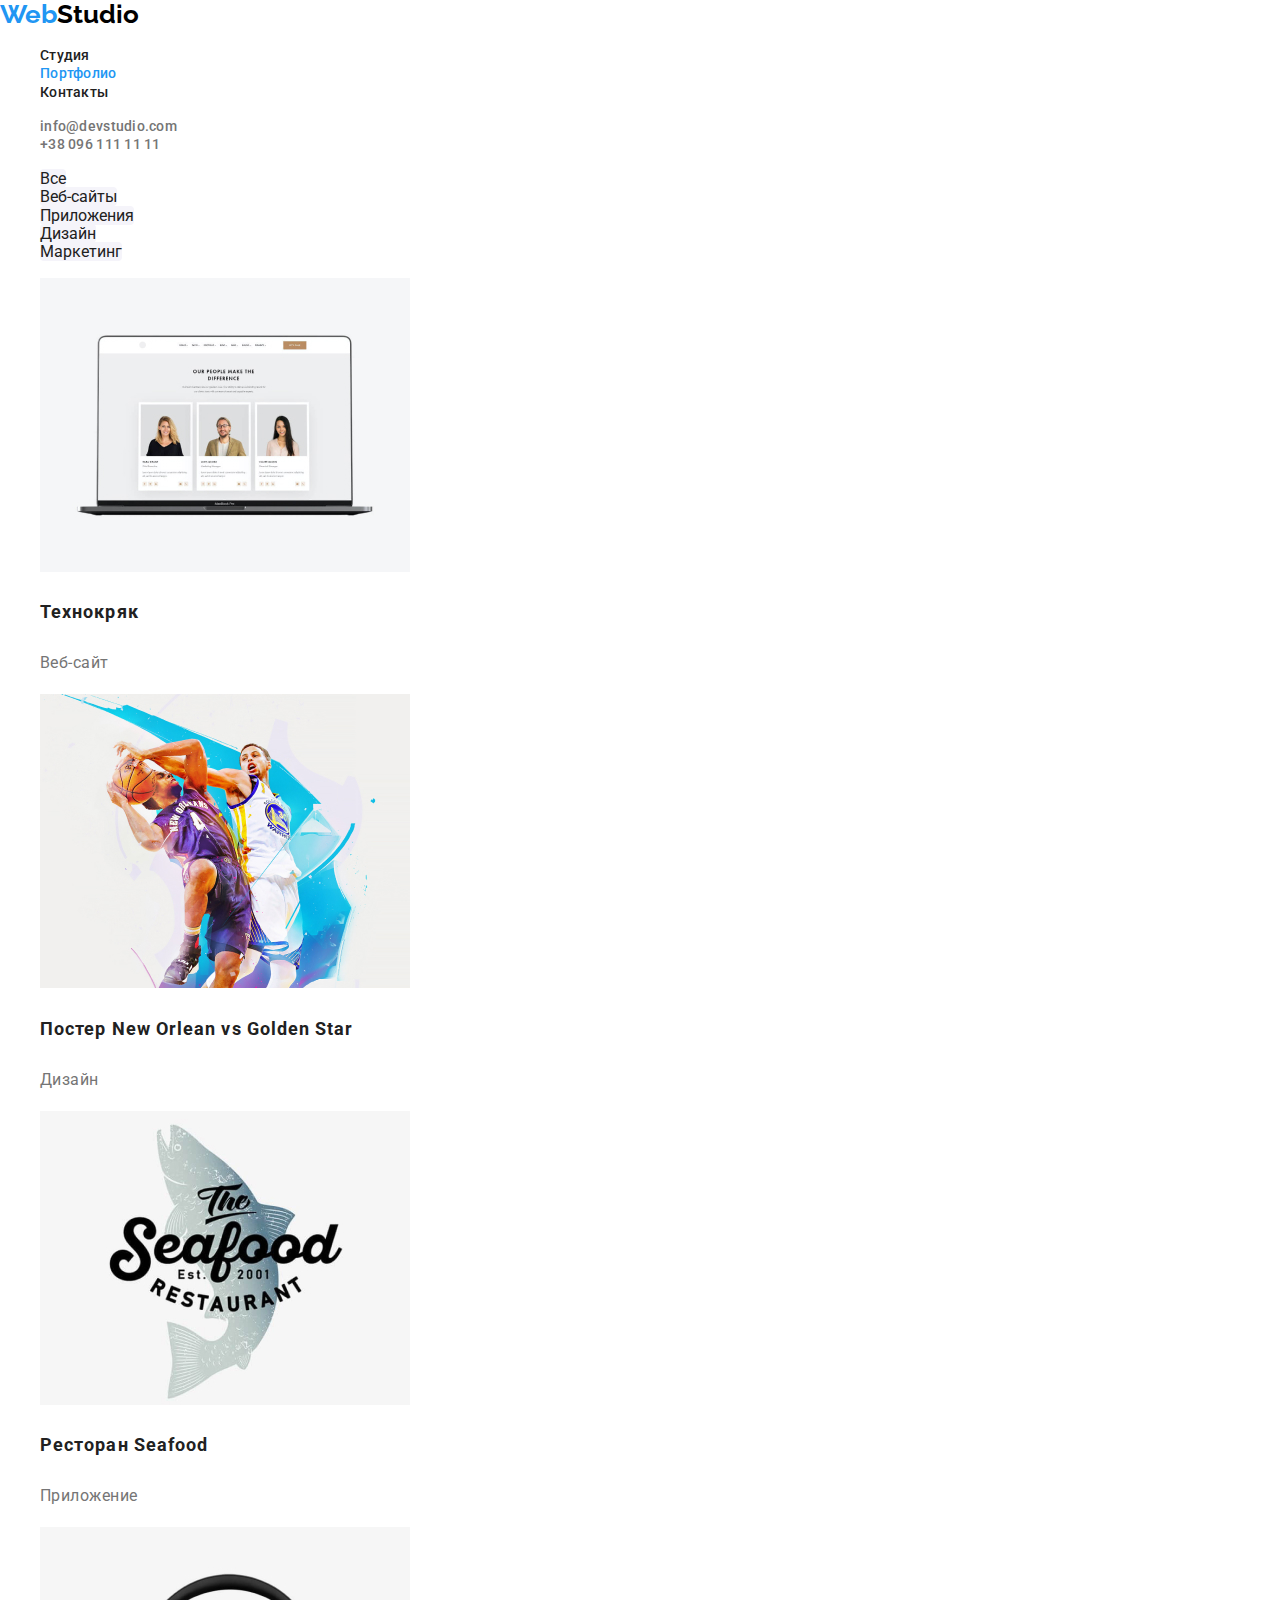
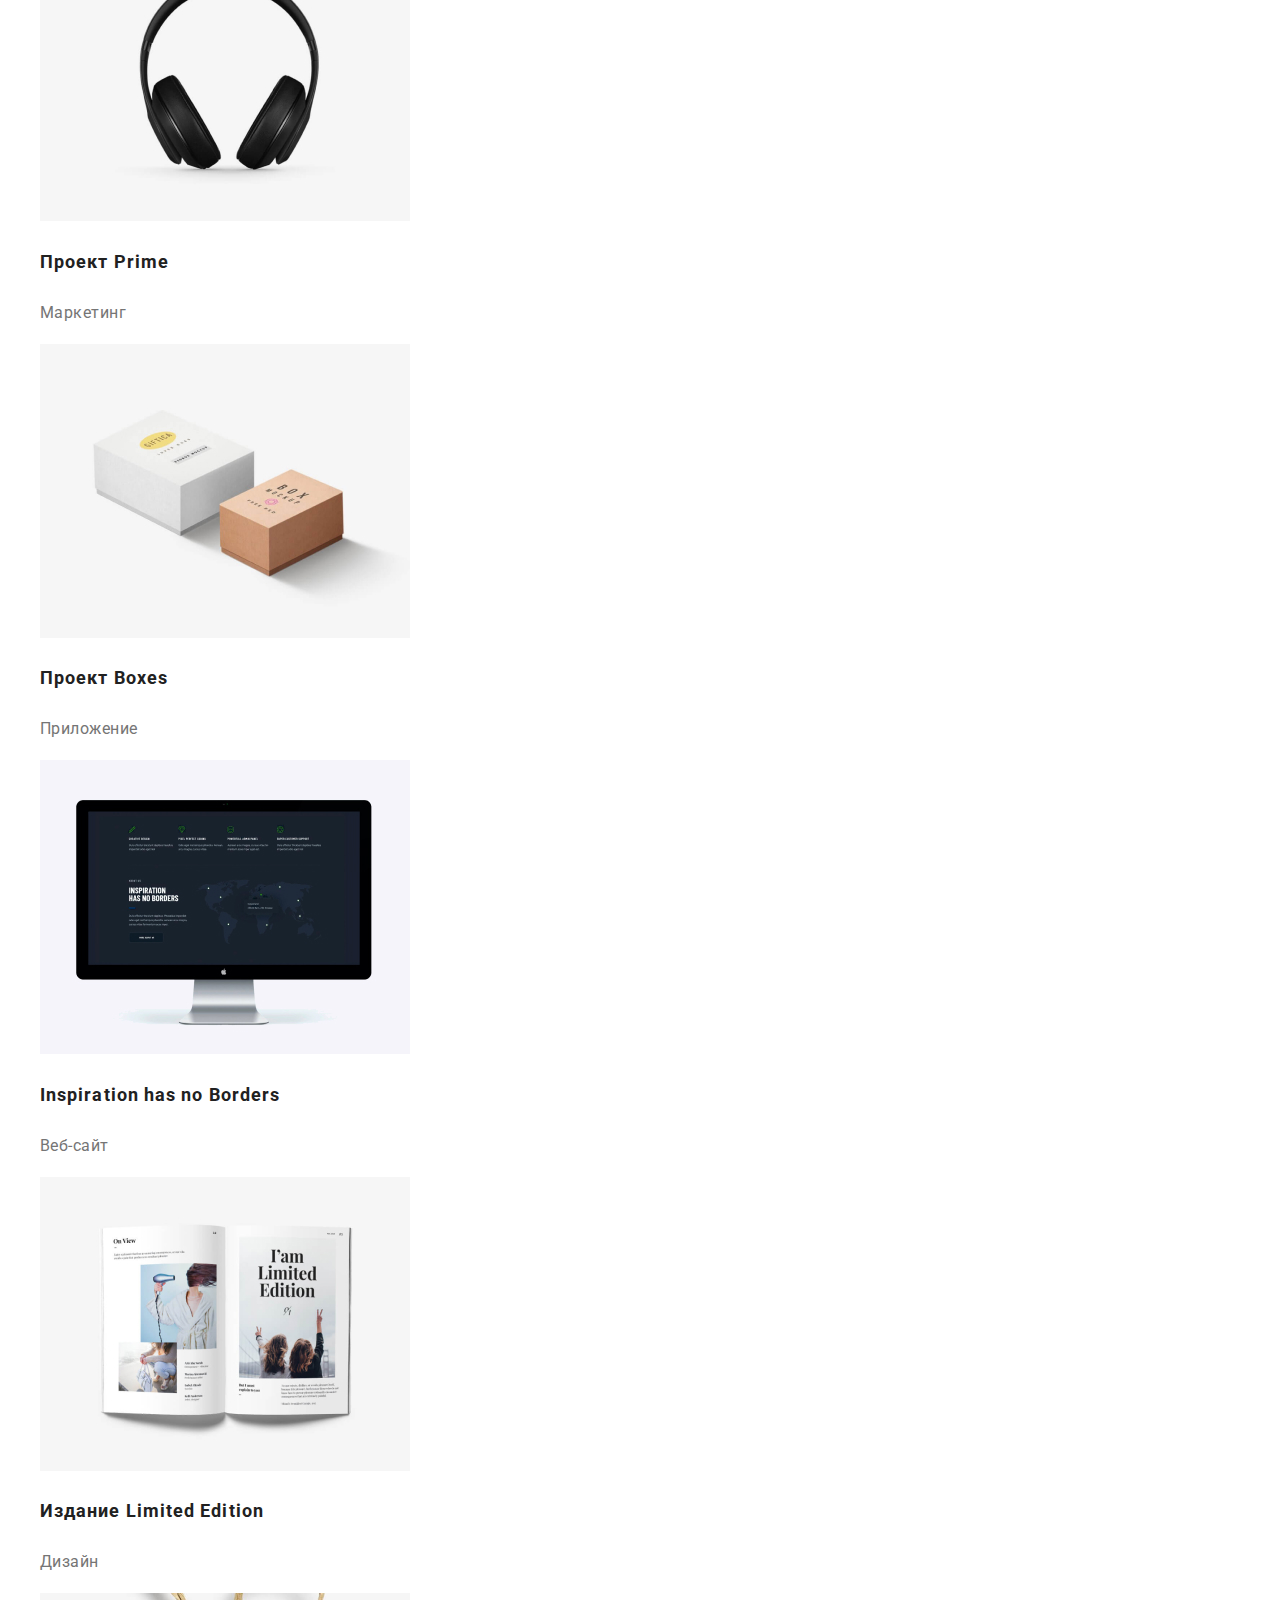
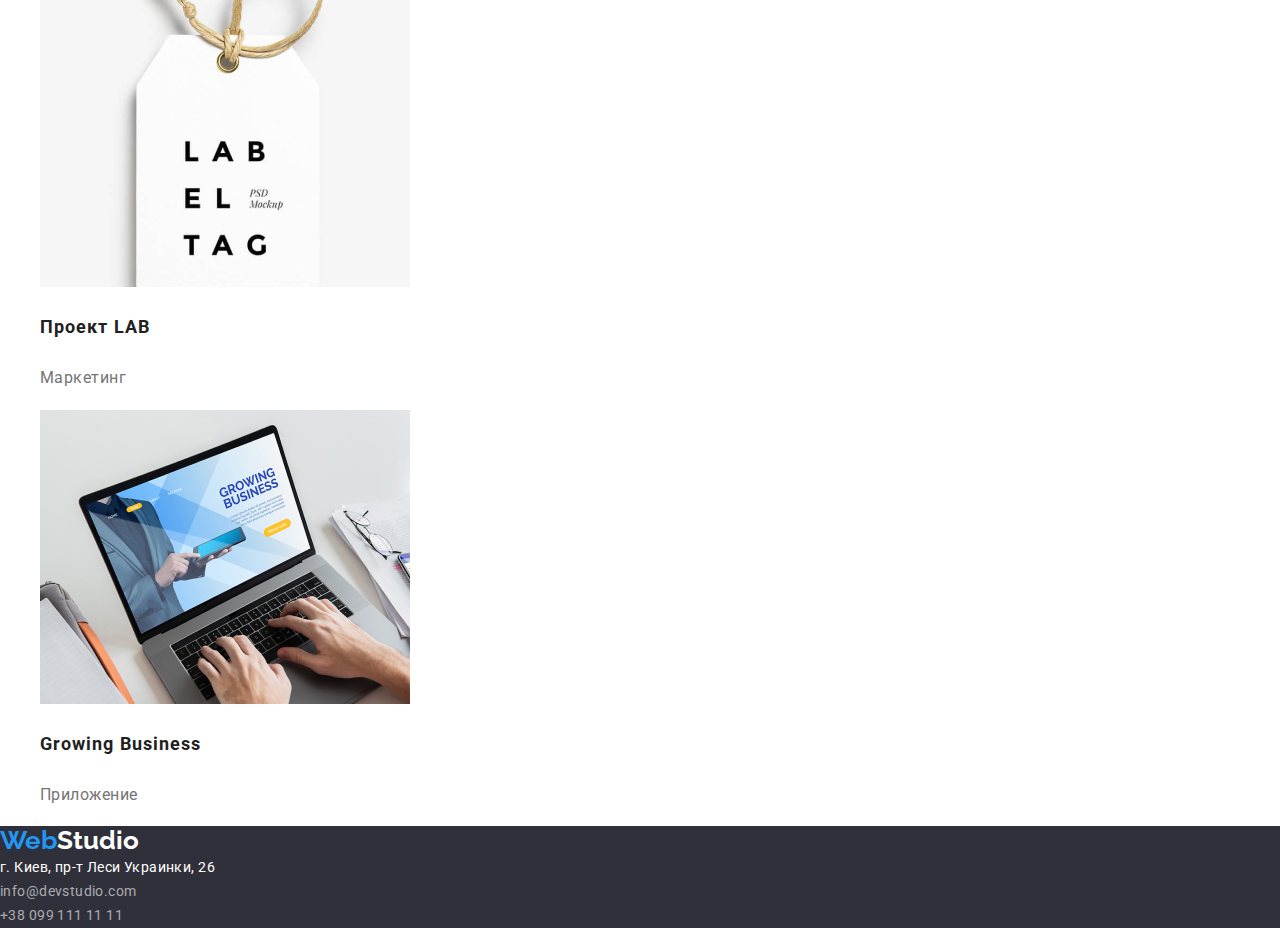
==== portfolio.html @ ab1bd313 "Наводит порядок в классах" ====
<!DOCTYPE html>
<html lang="ru">
  <head>
    <meta charset="UTF-8" />
    <meta name="viewport" content="width=device-width, initial-scale=1.0" />
    <title>WebStudio</title>
    <link
      href="https://fonts.googleapis.com/css2?family=Raleway:wght@700&family=Roboto:wght@400;500;700;900&display=swap"
      rel="stylesheet"
    />
    <link
      rel="stylesheet"
      href="https://cdnjs.cloudflare.com/ajax/libs/modern-normalize/1.0.0/modern-normalize.min.css"
    />
    <link rel="stylesheet" href="./css/style.css" />
  </head>
  <body>
    <!-- 1.1. Хедер -->
    <header class="header">
      <a href="" class="logo logo-1"><span class="logo">Web</span>Studio</a>
      <nav>
        <ul class="site-nav">
          <li><a href="./index.html" class="link">Студия</a></li>
          <li><a href="" class="link current">Портфолио</a></li>
          <li><a href="" class="link">Контакты</a></li>
        </ul>
        <ul>
          <li>
            <a href="mailto:info@devstudio.com" class="auth-nav"
              >info@devstudio.com</a
            >
          </li>
          <li>
            <a href="tel:+380961111111" class="auth-nav">+38 096 111 11 11</a>
          </li>
        </ul>
      </nav>
    </header>
    <main>
      <!-- 2.1. Фильтр-->
      <ul>
        <li><a href="" class="button">Все</a></li>
        <li><a href="" class="button">Веб-сайты</a></li>
        <li><a href="" class="button">Приложения</a></li>
        <li><a href="" class="button">Дизайн</a></li>
        <li><a href="" class="button">Маркетинг</a></li>
      </ul>
      <!--портфолио проектов-->
      <!-- <h1>Портфолио проектов</h1> -->
      <ul class="project">
        <li>
          <img
            src="./image/portfolio/img-1.jpg"
            alt=""
            width="370"
            height="294"
          />
          <h3 class="project-title">Технокряк</h3>
          <p class="project-text">Веб-сайт</p>
        </li>
        <li>
          <img
            src="./image/portfolio/img-2.jpg"
            alt=""
            width="370"
            height="294"
          />
          <h3 class="project-title">Постер New Orlean vs Golden Star</h3>
          <p class="project-text">Дизайн</p>
        </li>
        <li>
          <img
            src="./image/portfolio/img-3.jpg"
            alt=""
            width="370"
            height="294"
          />
          <h3 class="project-title">Ресторан Seafood</h3>
          <p class="project-text">Приложение</p>
        </li>
        <li>
          <img
            src="./image/portfolio/img-4.jpg"
            alt=""
            width="370"
            height="294"
          />
          <h3 class="project-title">Проект Prime</h3>
          <p class="project-text">Маркетинг</p>
        </li>
        <li>
          <img
            src="./image/portfolio/img-5.jpg"
            alt=""
            width="370"
            height="294"
          />
          <h3 class="project-title">Проект Boxes</h3>
          <p class="project-text">Приложение</p>
        </li>
        <li>
          <img
            src="./image/portfolio/img-6.jpg"
            alt=""
            width="370"
            height="294"
          />
          <h3 class="project-title">Inspiration has no Borders</h3>
          <p class="project-text">Веб-сайт</p>
        </li>
        <li>
          <img
            src="./image/portfolio/img-7.jpg"
            alt=""
            width="370"
            height="294"
          />
          <h3 class="project-title">Издание Limited Edition</h3>
          <p class="project-text">Дизайн</p>
        </li>
        <li>
          <img
            src="./image/portfolio/img-8.jpg"
            alt=""
            width="370"
            height="294"
          />
          <h3 class="project-title">Проект LAB</h3>
          <p class="project-text">Маркетинг</p>
        </li>
        <li>
          <img
            src="./image/portfolio/img-9.jpg"
            alt=""
            width="370"
            height="294"
          />
          <h3 class="project-title">Growing Business</h3>
          <p class="project-text">Приложение</p>
        </li>
      </ul>
    </main>
    <!-- 1.5. Подвал -->
    <footer class="footer">
      <a href="" class="logo logo-2"> <span class="logo">Web</span>Studio </a>
      <address class="addres">
        г. Киев, пр-т Леси Украинки, 26<br />
        <a href="mailto:info@devstudio.com" class="addres-link"
          >info@devstudio.com</a
        ><br />
        <a href="tel:+380991111111" class="addres-link">+38 099 111 11 11</a
        ><br />
      </address>
    </footer>
  </body>
</html>
---- css/style.css ----
:root {
  --white-color: #ffffff;
  --black-color: #000000;
  --primary-text-color: #757575;
  --primary-text-title: #212121;
  --button-color: #188ce8;
  --accent-color: #2196f3;
  --bcg-header-color: #ececec;
  --bcg-color-1: #2f303a;
  --bcg-color-2: #e5e5e5;
  --bcg-color-3: #f5f4fa;
  --mail-color: rgba(255, 255, 255, 0.6);
}
*,
*::before,
*::after {
  box-sizing: border-box;
}
body {
  color: var(--primary-text-color);
  font-family: Roboto, sans-serif;
}
ul {
  list-style-type: none;
}
/* 1.1. Хедер */

/* Стили логотипа */
.logo {
  color: var(--accent-color);
  font-family: Raleway, sans-serif;
  text-decoration: none;
  font-weight: 700;
  font-size: 26px;
  line-height: 1.15;
}
.logo-1 {
  color: var(--black-color);
}
.logo-2 {
  color: var(--white-color);
}
.logo-22 {
  color: var(--white-color);
  font-weight: 700;
  font-size: 26px;
  line-height: 1.15;
}
.header {
  background-color: var(--white-color);
}
.site-nav .link {
  color: var(--primary-text-title);
  font-weight: 500;
  font-size: 14px;
  line-height: 1.14;
  letter-spacing: 0.02em;
  text-decoration: none;
}
.site-nav .link:hover,
.site-nav .link:focus,
.site-nav .link.current {
  color: var(--accent-color);
}
.auth-nav {
  color: var(--primary-text-color);
  text-decoration: none;
  font-weight: 500;
  font-size: 14px;
  line-height: 1.14;
  letter-spacing: 0.02em;
}
.auth-nav:hover,
.auth-nav:focus {
  color: var(--accent-color);
}
/* 1.2. Главная секция */
.hero {
  background-color: var(--bcg-color-1);
}
.hero-title {
  color: var(--white-color);
  font-weight: 900;
  font-size: 44px;
  line-height: 1.36;
  letter-spacing: 0.06em;
  text-align: center;
  text-decoration: none;
}

.hero-button {
  background-color: var(--accent-color);
  color: var(--white-color);
  font-weight: 700;
  font-size: 16px;
  line-height: 1.875;
  letter-spacing: 0.06em;
  text-decoration: none;
  border-radius: 4px;

  display: flex;
  height: 50px;
  width: 200px;
  text-align: center;
  padding-top: 10px;
  padding-bottom: 10px;
  padding-left: 32px;
  padding-right: 32px;
}
/* 1.3. Секция преимущества */

.title {
  color: var(--primary-text-title);
}
.feature-list .title {
  color: var(--primary-text-title);
  font-weight: 700;
  font-size: 14px;
  line-height: 1.14;
  letter-spacing: 0.03em;
  text-transform: uppercase;
}
.feature-list .feature-text {
  font-weight: 400;
  font-size: 14px;
  line-height: 1.71;
  letter-spacing: 0.03em;
}
/* 1.4. Секция портфолио */
.portfolio {
  font-weight: 700;
  font-size: 36px;
  line-height: 1.16;
  letter-spacing: 0.03em;
}

/* 1.5. Секция наша команда */
.team {
  background-color: var(--bcg-color-3);
}
.team-title {
  font-weight: 700;
  font-size: 36px;
  line-height: 1.16;
  letter-spacing: 0.03em;
}
.team-staff {
  color: var(--primary-text-title);
  font-weight: 500;
  font-size: 16px;
  line-height: 1.19;
  letter-spacing: 0.03em;
}
.team-position {
  font-weight: 400;
  font-size: 16px;
  line-height: 1.19;
  letter-spacing: 0.03em;
}
/* 1.6. Подвал */
.footer {
  background-color: var(--bcg-color-1);
}
.addres {
  color: var(--white-color);
  font-weight: 400;
  font-size: 14px;
  line-height: 1.71;
  letter-spacing: 0.03em;
  font-style: normal;
}
.addres-link {
  color: var(--mail-color);
  font-weight: 400;
  font-size: 14px;
  line-height: 1.71;
  letter-spacing: 0.03em;
  text-decoration: none;
}
.addres-link:hover,
.addres-link:focus {
  color: var(--accent-color);
}
/* 2. страница портфолио */
/* 2.1. Фильтр */

/* 2.2. Портфолио проектов */
.project-title {
  color: var(--primary-text-title);
  font-weight: 700;
  font-size: 18px;
  line-height: 2;
  letter-spacing: 0.06em;
}
.project-text {
  font-weight: 400;
  font-size: 16px;
  line-height: 1.88;
  letter-spacing: 0.03em;
}
/* button */

.button {
  background-color: var(--bcg-color-3);
  color: var(--primary-text-title);
  text-decoration: none;
  border-radius: 4px;
}

.button.primary {
  background-color: var(--button-color);
  color: var(--white-color);
}
.button:hover,
.button:focus {
  background-color: var(--button-color);
  color: var(--white-color);
}
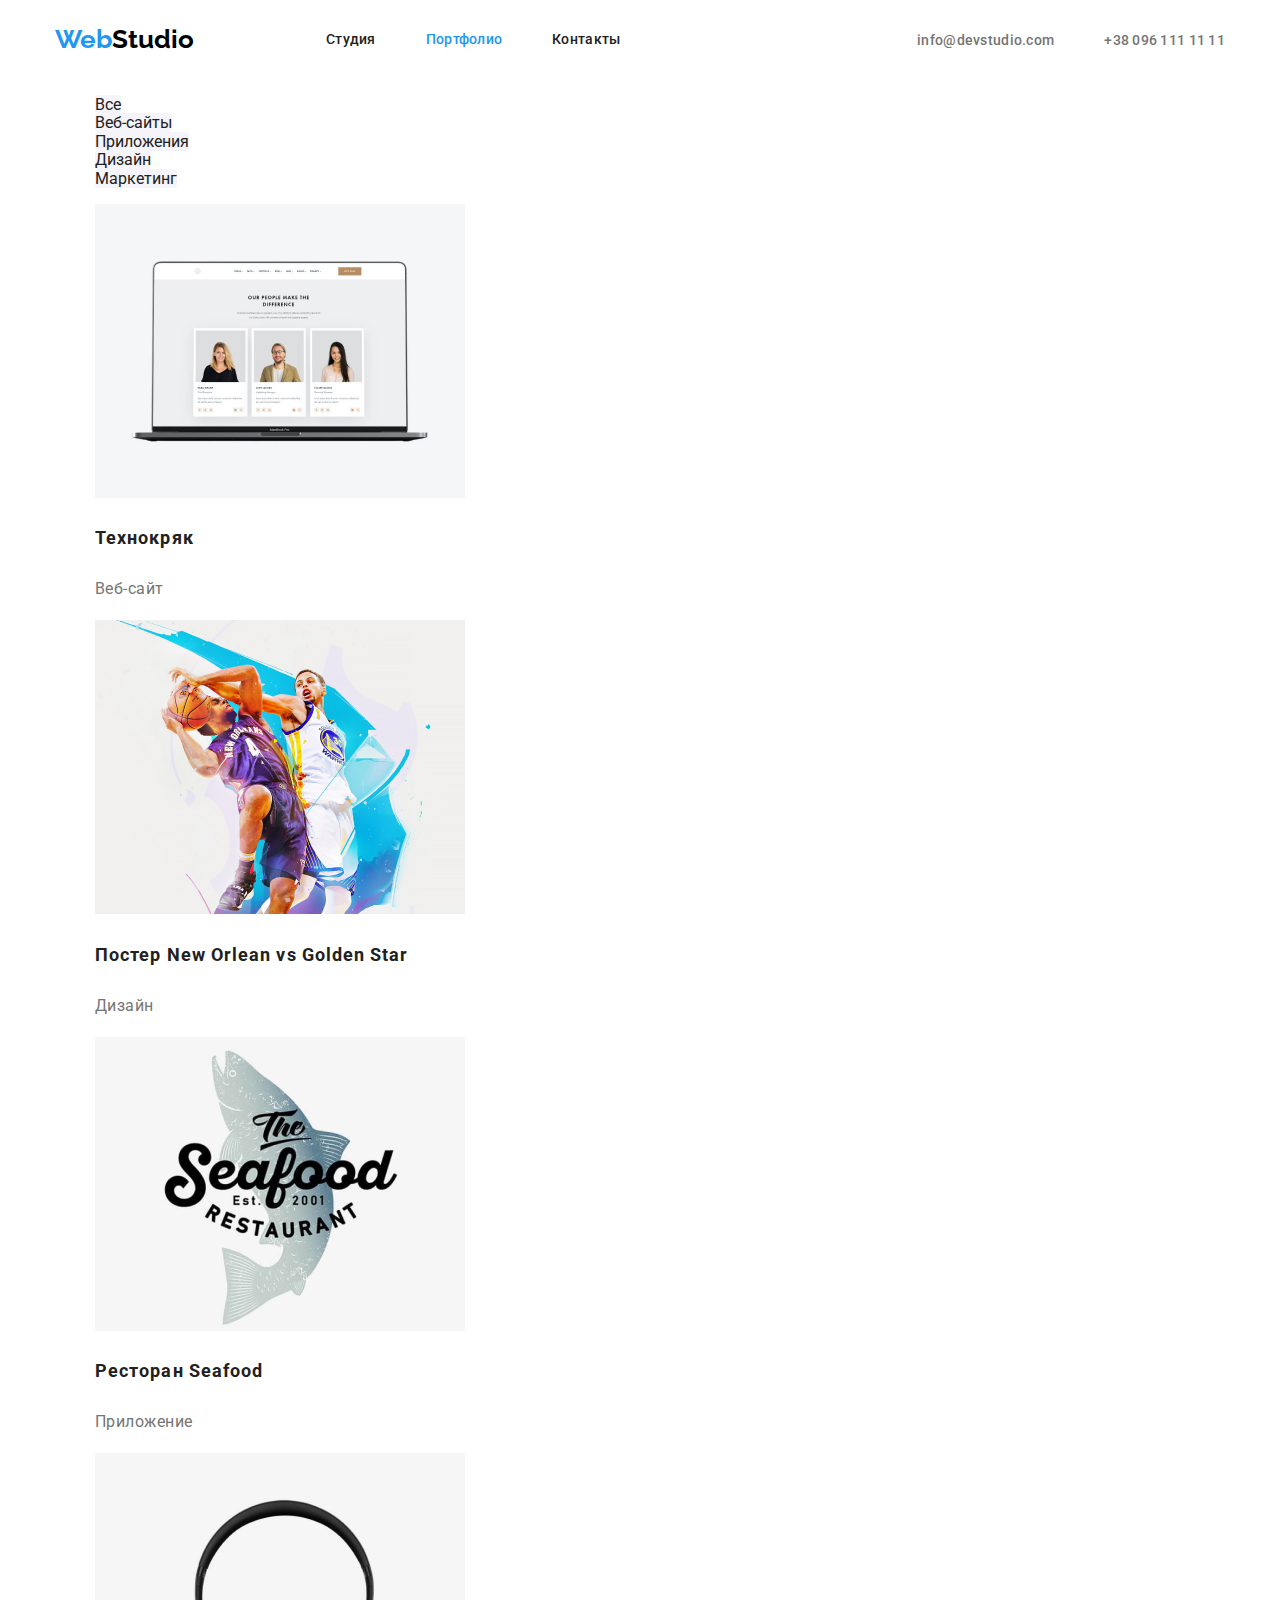
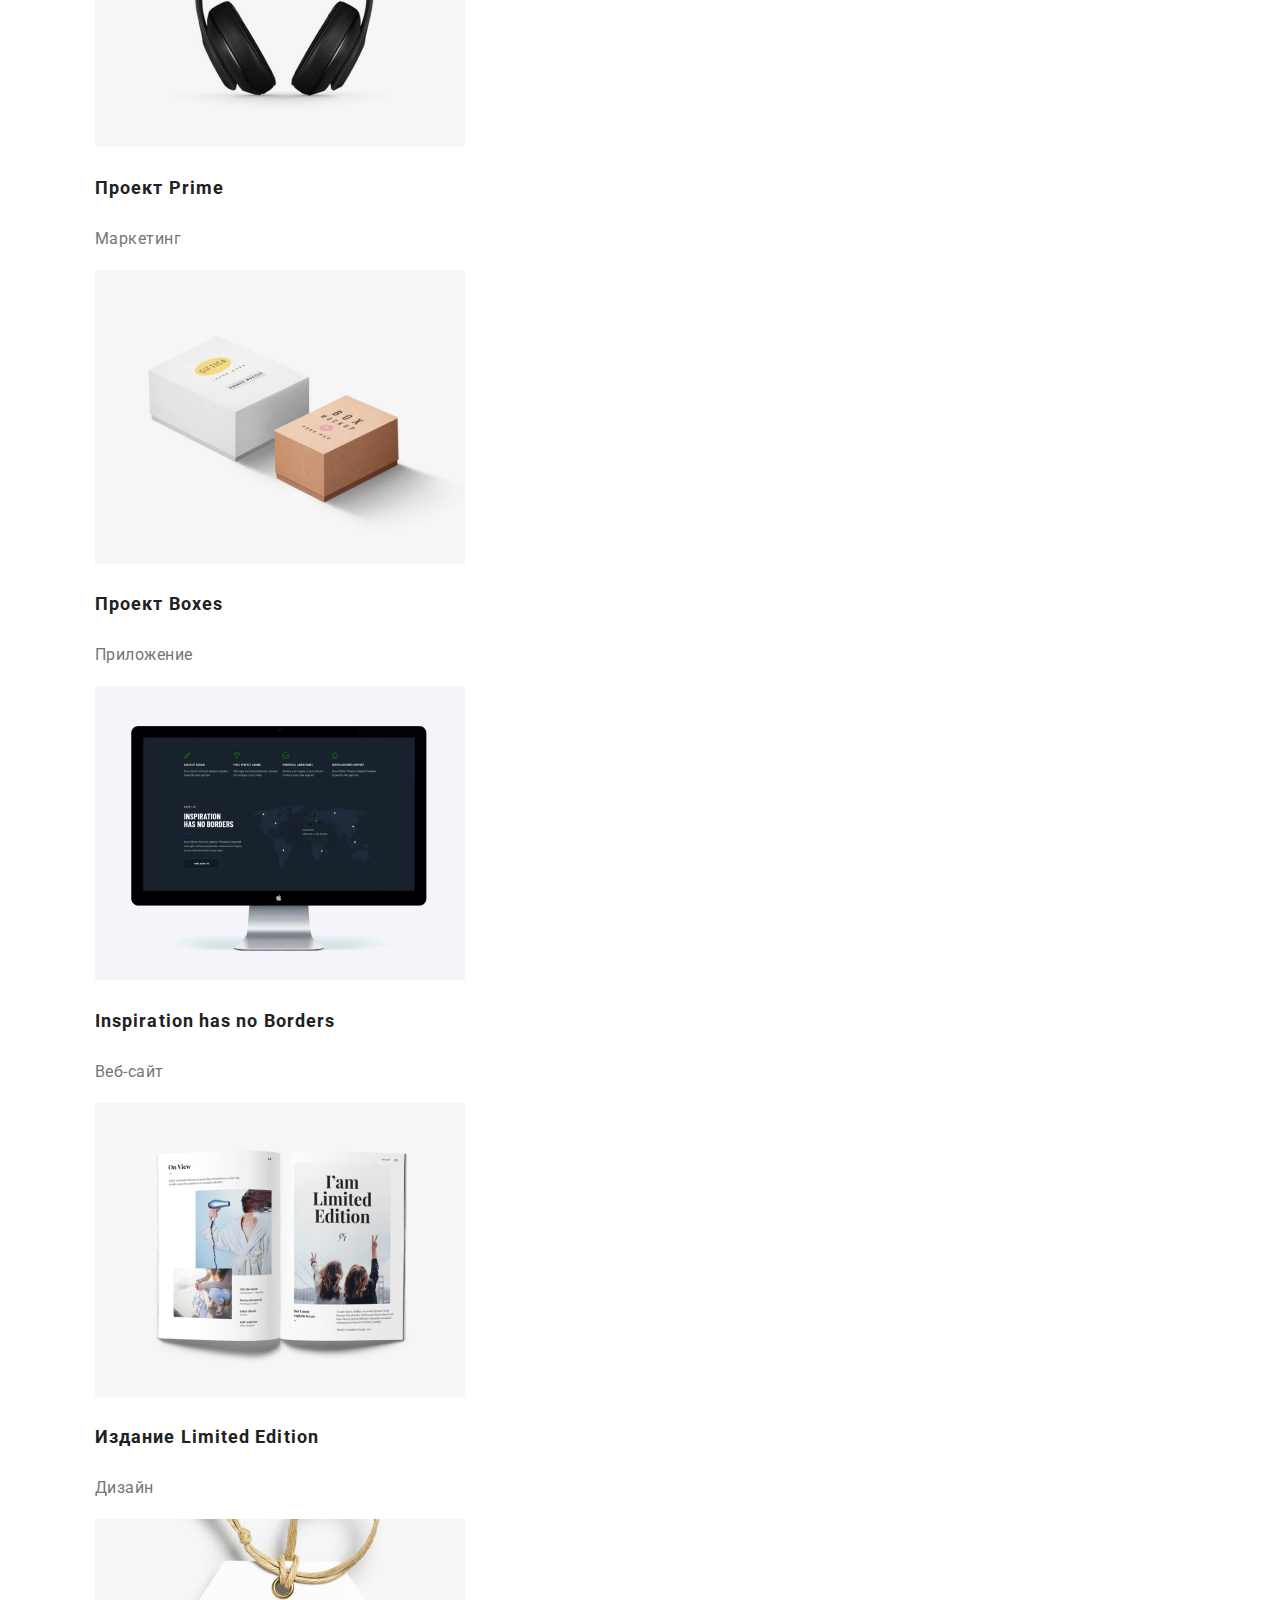
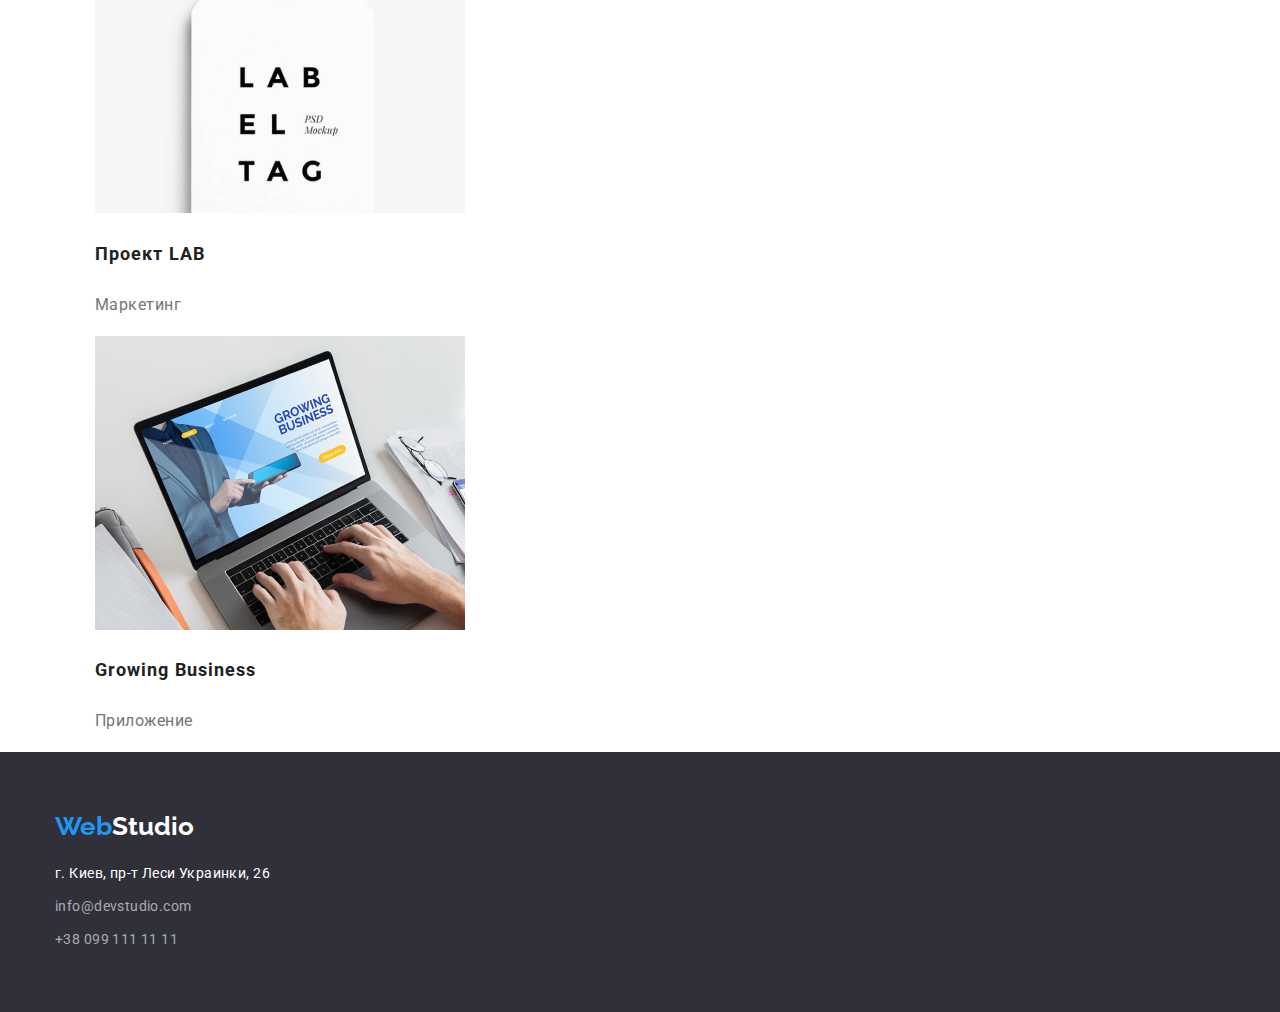
==== commit 8c0eca31: "размечает хедер и футер" ====
--- a/portfolio.html
+++ b/portfolio.html
@@ -17,140 +17,157 @@
   <body>
     <!-- 1.1. Хедер -->
     <header class="header">
-      <a href="" class="logo logo-1"><span class="logo">Web</span>Studio</a>
-      <nav>
-        <ul class="site-nav">
-          <li><a href="./index.html" class="link">Студия</a></li>
-          <li><a href="" class="link current">Портфолио</a></li>
-          <li><a href="" class="link">Контакты</a></li>
-        </ul>
-        <ul>
-          <li>
-            <a href="mailto:info@devstudio.com" class="auth-nav"
+      <div class="container container-header">
+        <a href="" class="logo logo-1"><span class="logo">Web</span>Studio</a>
+        <nav>
+          <ul class="site-nav">
+            <li class="site-item">
+              <a href="./index.html" class="site-link">Студия</a>
+            </li>
+            <li class="site-item">
+              <a href="" class="site-link current">Портфолио</a>
+            </li>
+            <li class="site-item"><a href="" class="site-link">Контакты</a></li>
+          </ul>
+        </nav>
+        <ul class="auth-nav">
+          <li class="auth-item">
+            <a href="mailto:info@devstudio.com" class="auth-link"
               >info@devstudio.com</a
             >
           </li>
-          <li>
-            <a href="tel:+380961111111" class="auth-nav">+38 096 111 11 11</a>
+          <li class="auth-item">
+            <a href="tel:+380961111111" class="auth-link">+38 096 111 11 11</a>
           </li>
         </ul>
-      </nav>
+      </div>
     </header>
     <main>
-      <!-- 2.1. Фильтр-->
-      <ul>
-        <li><a href="" class="button">Все</a></li>
-        <li><a href="" class="button">Веб-сайты</a></li>
-        <li><a href="" class="button">Приложения</a></li>
-        <li><a href="" class="button">Дизайн</a></li>
-        <li><a href="" class="button">Маркетинг</a></li>
-      </ul>
+      <div class="container">
+        <!-- 2.1. Фильтр-->
+        <ul>
+          <li><a href="" class="button">Все</a></li>
+          <li><a href="" class="button">Веб-сайты</a></li>
+          <li><a href="" class="button">Приложения</a></li>
+          <li><a href="" class="button">Дизайн</a></li>
+          <li><a href="" class="button">Маркетинг</a></li>
+        </ul>
+      </div>
       <!--портфолио проектов-->
       <!-- <h1>Портфолио проектов</h1> -->
-      <ul class="project">
-        <li>
-          <img
-            src="./image/portfolio/img-1.jpg"
-            alt=""
-            width="370"
-            height="294"
-          />
-          <h3 class="project-title">Технокряк</h3>
-          <p class="project-text">Веб-сайт</p>
-        </li>
-        <li>
-          <img
-            src="./image/portfolio/img-2.jpg"
-            alt=""
-            width="370"
-            height="294"
-          />
-          <h3 class="project-title">Постер New Orlean vs Golden Star</h3>
-          <p class="project-text">Дизайн</p>
-        </li>
-        <li>
-          <img
-            src="./image/portfolio/img-3.jpg"
-            alt=""
-            width="370"
-            height="294"
-          />
-          <h3 class="project-title">Ресторан Seafood</h3>
-          <p class="project-text">Приложение</p>
-        </li>
-        <li>
-          <img
-            src="./image/portfolio/img-4.jpg"
-            alt=""
-            width="370"
-            height="294"
-          />
-          <h3 class="project-title">Проект Prime</h3>
-          <p class="project-text">Маркетинг</p>
-        </li>
-        <li>
-          <img
-            src="./image/portfolio/img-5.jpg"
-            alt=""
-            width="370"
-            height="294"
-          />
-          <h3 class="project-title">Проект Boxes</h3>
-          <p class="project-text">Приложение</p>
-        </li>
-        <li>
-          <img
-            src="./image/portfolio/img-6.jpg"
-            alt=""
-            width="370"
-            height="294"
-          />
-          <h3 class="project-title">Inspiration has no Borders</h3>
-          <p class="project-text">Веб-сайт</p>
-        </li>
-        <li>
-          <img
-            src="./image/portfolio/img-7.jpg"
-            alt=""
-            width="370"
-            height="294"
-          />
-          <h3 class="project-title">Издание Limited Edition</h3>
-          <p class="project-text">Дизайн</p>
-        </li>
-        <li>
-          <img
-            src="./image/portfolio/img-8.jpg"
-            alt=""
-            width="370"
-            height="294"
-          />
-          <h3 class="project-title">Проект LAB</h3>
-          <p class="project-text">Маркетинг</p>
-        </li>
-        <li>
-          <img
-            src="./image/portfolio/img-9.jpg"
-            alt=""
-            width="370"
-            height="294"
-          />
-          <h3 class="project-title">Growing Business</h3>
-          <p class="project-text">Приложение</p>
-        </li>
-      </ul>
+      <section>
+        <div class="container">
+          <ul class="project">
+            <li>
+              <img
+                src="./image/portfolio/img-1.jpg"
+                alt=""
+                width="370"
+                height="294"
+              />
+              <h3 class="project-title">Технокряк</h3>
+              <p class="project-text">Веб-сайт</p>
+            </li>
+            <li>
+              <img
+                src="./image/portfolio/img-2.jpg"
+                alt=""
+                width="370"
+                height="294"
+              />
+              <h3 class="project-title">Постер New Orlean vs Golden Star</h3>
+              <p class="project-text">Дизайн</p>
+            </li>
+            <li>
+              <img
+                src="./image/portfolio/img-3.jpg"
+                alt=""
+                width="370"
+                height="294"
+              />
+              <h3 class="project-title">Ресторан Seafood</h3>
+              <p class="project-text">Приложение</p>
+            </li>
+            <li>
+              <img
+                src="./image/portfolio/img-4.jpg"
+                alt=""
+                width="370"
+                height="294"
+              />
+              <h3 class="project-title">Проект Prime</h3>
+              <p class="project-text">Маркетинг</p>
+            </li>
+            <li>
+              <img
+                src="./image/portfolio/img-5.jpg"
+                alt=""
+                width="370"
+                height="294"
+              />
+              <h3 class="project-title">Проект Boxes</h3>
+              <p class="project-text">Приложение</p>
+            </li>
+            <li>
+              <img
+                src="./image/portfolio/img-6.jpg"
+                alt=""
+                width="370"
+                height="294"
+              />
+              <h3 class="project-title">Inspiration has no Borders</h3>
+              <p class="project-text">Веб-сайт</p>
+            </li>
+            <li>
+              <img
+                src="./image/portfolio/img-7.jpg"
+                alt=""
+                width="370"
+                height="294"
+              />
+              <h3 class="project-title">Издание Limited Edition</h3>
+              <p class="project-text">Дизайн</p>
+            </li>
+            <li>
+              <img
+                src="./image/portfolio/img-8.jpg"
+                alt=""
+                width="370"
+                height="294"
+              />
+              <h3 class="project-title">Проект LAB</h3>
+              <p class="project-text">Маркетинг</p>
+            </li>
+            <li>
+              <img
+                src="./image/portfolio/img-9.jpg"
+                alt=""
+                width="370"
+                height="294"
+              />
+              <h3 class="project-title">Growing Business</h3>
+              <p class="project-text">Приложение</p>
+            </li>
+          </ul>
+        </div>
+      </section>
     </main>
     <!-- 1.5. Подвал -->
     <footer class="footer">
-      <a href="" class="logo logo-2"> <span class="logo">Web</span>Studio </a>
-      <address class="addres">
-        г. Киев, пр-т Леси Украинки, 26<br />
-        <a href="mailto:info@devstudio.com" class="addres-link"
-          >info@devstudio.com</a
-        ><br />
-        <a href="tel:+380991111111" class="addres-link">+38 099 111 11 11</a
-        ><br />
-      </address>
+      <div class="container">
+        <div class="container-logo">
+          <a href="" class="logo logo-2">
+            <span class="logo">Web</span>Studio
+          </a>
+        </div>
+        <address class="addres">
+          г. Киев, пр-т Леси Украинки, 26<br />
+          <a href="mailto:info@devstudio.com" class="addres-link"
+            >info@devstudio.com</a
+          >
+          <a href="tel:+380991111111" class="addres-link">+38 099 111 11 11</a>
+        </address>
+      </div>
     </footer>
   </body>
 </html>
--- a/css/style.css
+++ b/css/style.css
@@ -25,6 +25,15 @@
 }
 /* 1.1. Хедер */
 
+/* Стили контейнера */
+.container {
+  width: 1200px;
+  padding-left: 15px;
+  padding-right: 15px;
+  margin-right: auto;
+  margin-left: auto;
+}
+
 /* Стили логотипа */
 .logo {
   color: var(--accent-color);
@@ -49,7 +58,23 @@
 .header {
   background-color: var(--white-color);
 }
-.site-nav .link {
+.container-header {
+  display: flex;
+  align-items: center;
+}
+.site-nav {
+  display: inline-flex;
+  margin: 0px;
+  margin-left: 92px;
+}
+.site-nav .site-item:not(:last-child) {
+  margin-right: 50px;
+}
+.site-nav .site-link {
+  display: block;
+  padding-top: 32px;
+  padding-bottom: 32px;
+
   color: var(--primary-text-title);
   font-weight: 500;
   font-size: 14px;
@@ -57,12 +82,20 @@
   letter-spacing: 0.02em;
   text-decoration: none;
 }
-.site-nav .link:hover,
-.site-nav .link:focus,
-.site-nav .link.current {
-  color: var(--accent-color);
-}
+.site-nav .site-link:hover,
+.site-nav .site-link:focus,
+.site-nav .site-link.current {
+  color: var(--accent-color);
+}
+
 .auth-nav {
+  display: flex;
+  margin-left: auto;
+}
+.auth-nav .auth-item:not(:last-child) {
+  margin-right: 50px;
+}
+.auth-link {
   color: var(--primary-text-color);
   text-decoration: none;
   font-weight: 500;
@@ -70,8 +103,8 @@
   line-height: 1.14;
   letter-spacing: 0.02em;
 }
-.auth-nav:hover,
-.auth-nav:focus {
+.auth-link:hover,
+.auth-link:focus {
   color: var(--accent-color);
 }
 /* 1.2. Главная секция */
@@ -86,6 +119,7 @@
   letter-spacing: 0.06em;
   text-align: center;
   text-decoration: none;
+  margin: 0px;
 }
 
 .hero-button {
@@ -158,10 +192,15 @@
   letter-spacing: 0.03em;
 }
 /* 1.6. Подвал */
+.container-logo {
+  padding-top: 60px;
+}
 .footer {
   background-color: var(--bcg-color-1);
 }
 .addres {
+  margin-top: 20px;
+
   color: var(--white-color);
   font-weight: 400;
   font-size: 14px;
@@ -170,12 +209,18 @@
   font-style: normal;
 }
 .addres-link {
+  display: block;
+  margin-top: 9px;
+
   color: var(--mail-color);
   font-weight: 400;
   font-size: 14px;
   line-height: 1.71;
   letter-spacing: 0.03em;
   text-decoration: none;
+}
+.addres-link:last-child {
+  padding-bottom: 60px;
 }
 .addres-link:hover,
 .addres-link:focus {
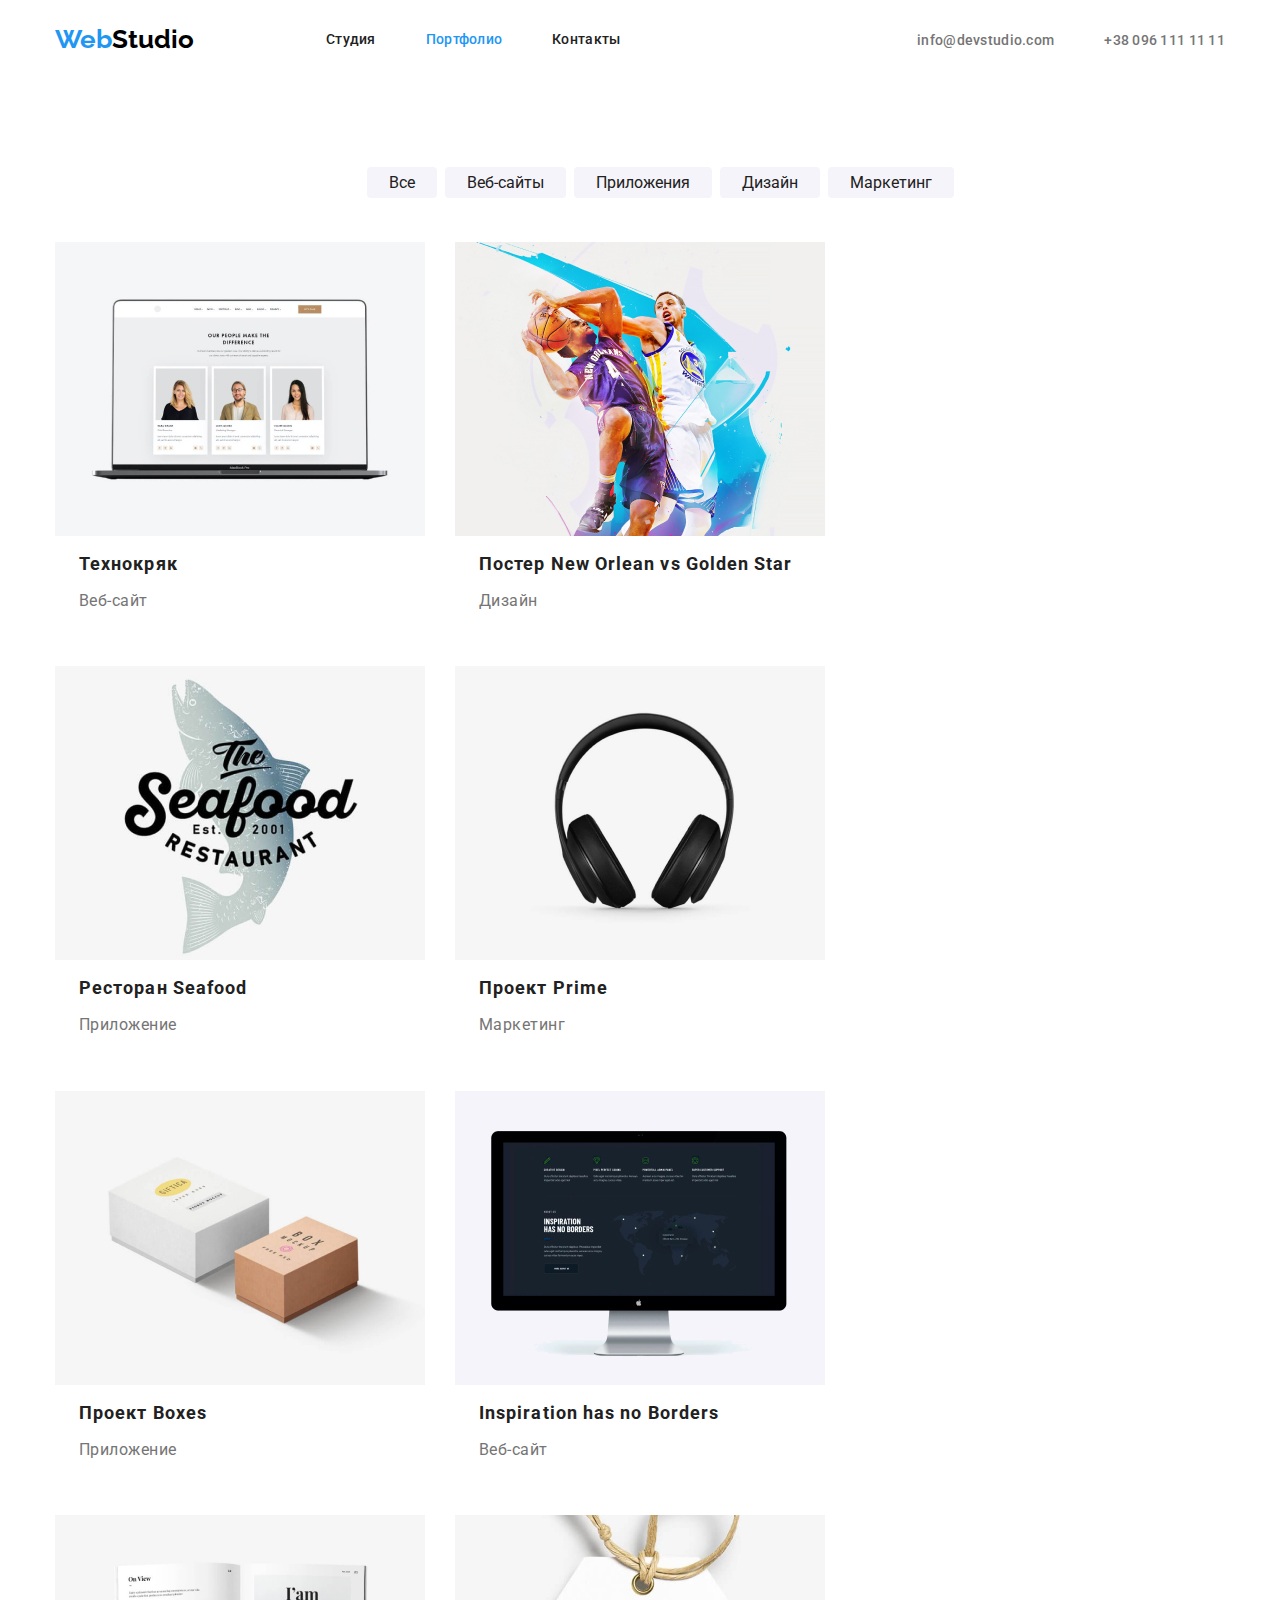
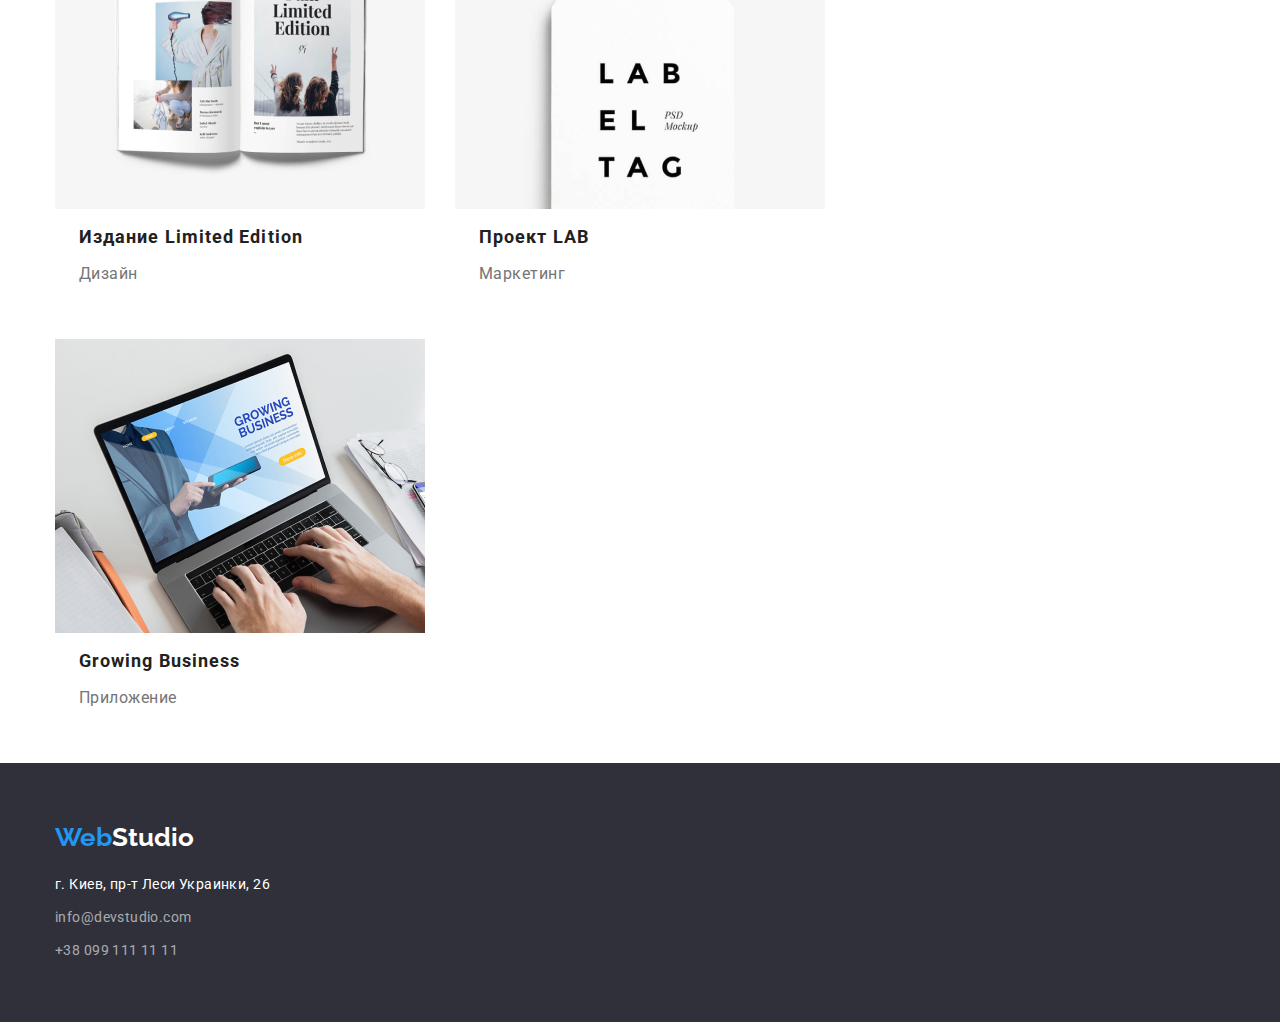
==== commit d08e26b5: "добавляет разметку" ====
--- a/portfolio.html
+++ b/portfolio.html
@@ -45,108 +45,126 @@
     <main>
       <div class="container">
         <!-- 2.1. Фильтр-->
-        <ul>
-          <li><a href="" class="button">Все</a></li>
-          <li><a href="" class="button">Веб-сайты</a></li>
-          <li><a href="" class="button">Приложения</a></li>
-          <li><a href="" class="button">Дизайн</a></li>
-          <li><a href="" class="button">Маркетинг</a></li>
+        <ul class="container-filter">
+          <li class="item"><a href="" class="button">Все</a></li>
+          <li class="item"><a href="" class="button">Веб-сайты</a></li>
+          <li class="item"><a href="" class="button">Приложения</a></li>
+          <li class="item"><a href="" class="button">Дизайн</a></li>
+          <li class="item"><a href="" class="button">Маркетинг</a></li>
         </ul>
       </div>
       <!--портфолио проектов-->
       <!-- <h1>Портфолио проектов</h1> -->
       <section>
-        <div class="container">
+        <div class="container container-project">
           <ul class="project">
-            <li>
+            <li class="item">
               <img
                 src="./image/portfolio/img-1.jpg"
                 alt=""
                 width="370"
                 height="294"
               />
-              <h3 class="project-title">Технокряк</h3>
-              <p class="project-text">Веб-сайт</p>
+              <div class="project-box">
+                <h3 class="project-title">Технокряк</h3>
+                <p class="project-text">Веб-сайт</p>
+              </div>
             </li>
-            <li>
+            <li class="item">
               <img
                 src="./image/portfolio/img-2.jpg"
                 alt=""
                 width="370"
                 height="294"
               />
-              <h3 class="project-title">Постер New Orlean vs Golden Star</h3>
-              <p class="project-text">Дизайн</p>
+              <div class="project-box">
+                <h3 class="project-title">Постер New Orlean vs Golden Star</h3>
+                <p class="project-text">Дизайн</p>
+              </div>
             </li>
-            <li>
+            <li class="item">
               <img
                 src="./image/portfolio/img-3.jpg"
                 alt=""
                 width="370"
                 height="294"
               />
-              <h3 class="project-title">Ресторан Seafood</h3>
-              <p class="project-text">Приложение</p>
+              <div class="project-box">
+                <h3 class="project-title">Ресторан Seafood</h3>
+                <p class="project-text">Приложение</p>
+              </div>
             </li>
-            <li>
+            <li class="item">
               <img
                 src="./image/portfolio/img-4.jpg"
                 alt=""
                 width="370"
                 height="294"
               />
-              <h3 class="project-title">Проект Prime</h3>
-              <p class="project-text">Маркетинг</p>
+              <div class="project-box">
+                <h3 class="project-title">Проект Prime</h3>
+                <p class="project-text">Маркетинг</p>
+              </div>
             </li>
-            <li>
+            <li class="item">
               <img
                 src="./image/portfolio/img-5.jpg"
                 alt=""
                 width="370"
                 height="294"
               />
-              <h3 class="project-title">Проект Boxes</h3>
-              <p class="project-text">Приложение</p>
+              <div class="project-box">
+                <h3 class="project-title">Проект Boxes</h3>
+                <p class="project-text">Приложение</p>
+              </div>
             </li>
-            <li>
+            <li class="item">
               <img
                 src="./image/portfolio/img-6.jpg"
                 alt=""
                 width="370"
                 height="294"
               />
-              <h3 class="project-title">Inspiration has no Borders</h3>
-              <p class="project-text">Веб-сайт</p>
+              <div class="project-box">
+                <h3 class="project-title">Inspiration has no Borders</h3>
+                <p class="project-text">Веб-сайт</p>
+              </div>
             </li>
-            <li>
+            <li class="item">
               <img
                 src="./image/portfolio/img-7.jpg"
                 alt=""
                 width="370"
                 height="294"
               />
-              <h3 class="project-title">Издание Limited Edition</h3>
-              <p class="project-text">Дизайн</p>
+              <div class="project-box">
+                <h3 class="project-title">Издание Limited Edition</h3>
+                <p class="project-text">Дизайн</p>
+              </div>
             </li>
-            <li>
+            <li class="item">
               <img
                 src="./image/portfolio/img-8.jpg"
                 alt=""
                 width="370"
                 height="294"
               />
-              <h3 class="project-title">Проект LAB</h3>
-              <p class="project-text">Маркетинг</p>
+              <div class="project-box">
+                <h3 class="project-title">Проект LAB</h3>
+                <p class="project-text">Маркетинг</p>
+              </div>
             </li>
-            <li>
+            <li class="item">
               <img
                 src="./image/portfolio/img-9.jpg"
                 alt=""
                 width="370"
                 height="294"
               />
-              <h3 class="project-title">Growing Business</h3>
-              <p class="project-text">Приложение</p>
+              <div class="project-box">
+                <h3 class="project-title">Growing Business</h3>
+                <p class="project-text">Приложение</p>
+              </div>
             </li>
           </ul>
         </div>
--- a/css/style.css
+++ b/css/style.css
@@ -71,7 +71,7 @@
   margin-right: 50px;
 }
 .site-nav .site-link {
-  display: block;
+  display: flex;
   padding-top: 32px;
   padding-bottom: 32px;
 
@@ -111,6 +111,10 @@
 .hero {
   background-color: var(--bcg-color-1);
 }
+.container-hero {
+  height: 600px;
+  padding-top: 200px;
+}
 .hero-title {
   color: var(--white-color);
   font-weight: 900;
@@ -119,7 +123,8 @@
   letter-spacing: 0.06em;
   text-align: center;
   text-decoration: none;
-  margin: 0px;
+  margin-top: 0px;
+  margin-bottom: 30px;
 }
 
 .hero-button {
@@ -135,16 +140,28 @@
   display: flex;
   height: 50px;
   width: 200px;
-  text-align: center;
-  padding-top: 10px;
-  padding-bottom: 10px;
-  padding-left: 32px;
-  padding-right: 32px;
+  align-items: center;
+  justify-content: center;
+  margin-right: auto;
+  margin-left: auto;
 }
 /* 1.3. Секция преимущества */
 
 .title {
   color: var(--primary-text-title);
+  margin: 0px;
+}
+.feature-list {
+  display: flex;
+  margin-top: 94px;
+  padding: 0px;
+}
+
+.feature-list .item {
+  width: 270px;
+}
+.feature-list .item:not(:last-child) {
+  margin-right: 30px;
 }
 .feature-list .title {
   color: var(--primary-text-title);
@@ -153,12 +170,14 @@
   line-height: 1.14;
   letter-spacing: 0.03em;
   text-transform: uppercase;
+  margin-bottom: 10px;
 }
 .feature-list .feature-text {
   font-weight: 400;
   font-size: 14px;
   line-height: 1.71;
   letter-spacing: 0.03em;
+  margin: 0px;
 }
 /* 1.4. Секция портфолио */
 .portfolio {
@@ -166,17 +185,45 @@
   font-size: 36px;
   line-height: 1.16;
   letter-spacing: 0.03em;
-}
-
+  margin-top: 94px;
+  text-align: center;
+}
+.portolio-list {
+  display: flex;
+  margin-top: 50px;
+  margin-bottom: 0px;
+  padding-left: 0px;
+  padding-bottom: 50px;
+}
+.portolio-list .item:not(:last-child) {
+  margin-right: 30px;
+}
+img {
+  display: block;
+}
 /* 1.5. Секция наша команда */
 .team {
   background-color: var(--bcg-color-3);
 }
+.team-list {
+  display: flex;
+  margin: 0px;
+  padding: 0px;
+}
 .team-title {
+  padding-top: 94px;
   font-weight: 700;
   font-size: 36px;
   line-height: 1.16;
   letter-spacing: 0.03em;
+  text-align: center;
+  margin-bottom: 50px;
+}
+.team-list .item:not(:last-child) {
+  margin-right: 30px;
+}
+.team-box {
+  margin-bottom: 94px;
 }
 .team-staff {
   color: var(--primary-text-title);
@@ -184,12 +231,18 @@
   font-size: 16px;
   line-height: 1.19;
   letter-spacing: 0.03em;
+  margin-top: 30px;
+  margin-bottom: 0px;
+  text-align: center;
 }
 .team-position {
   font-weight: 400;
   font-size: 16px;
   line-height: 1.19;
   letter-spacing: 0.03em;
+  margin-top: 10px;
+  margin-bottom: 0px;
+  text-align: center;
 }
 /* 1.6. Подвал */
 .container-logo {
@@ -209,7 +262,7 @@
   font-style: normal;
 }
 .addres-link {
-  display: block;
+  display: flex;
   margin-top: 9px;
 
   color: var(--mail-color);
@@ -230,26 +283,73 @@
 /* 2.1. Фильтр */
 
 /* 2.2. Портфолио проектов */
+.project {
+  display: flex;
+  flex-wrap: wrap;
+  padding-left: 0px;
+}
+.project .item {
+  width: 370px;
+  margin-right: 30px;
+}
+/* Я не знаю, почему эта дичь неработает */
+.project .item:ntn-child(3n) {
+  margin-right: 0px;
+}
+.project .item:ntn-last-child(-n + 3) {
+  margin-bottom: 94px;
+}
+/* Я не знаю, почему эта дичь неработает */
+
 .project-title {
   color: var(--primary-text-title);
   font-weight: 700;
   font-size: 18px;
   line-height: 2;
   letter-spacing: 0.06em;
+  padding-top: 10px;
+  margin-top: 0px;
+  margin-bottom: 0px;
+  margin-left: 24px;
 }
 .project-text {
   font-weight: 400;
   font-size: 16px;
   line-height: 1.88;
   letter-spacing: 0.03em;
+  margin-left: 24px;
+  margin-top: 4px;
+  margin-bottom: 0px;
+}
+.container-filter {
+  display: flex;
+  margin-top: 94px;
+  margin-bottom: 50px;
+  justify-content: center;
+}
+.container-filter .item:not(:last-child) {
+  margin-right: 8px;
+}
+.container-project .project {
+  margin: 0px;
+}
+.container-project {
+  display: flex;
+}
+.project-box {
+  padding-bottom: 20px;
+  margin-bottom: 30px;
 }
 /* button */
-
-.button {
+.container-filter .button {
   background-color: var(--bcg-color-3);
   color: var(--primary-text-title);
   text-decoration: none;
   border-radius: 4px;
+  padding-top: 6px;
+  padding-bottom: 6px;
+  padding-right: 22px;
+  padding-left: 22px;
 }
 
 .button.primary {
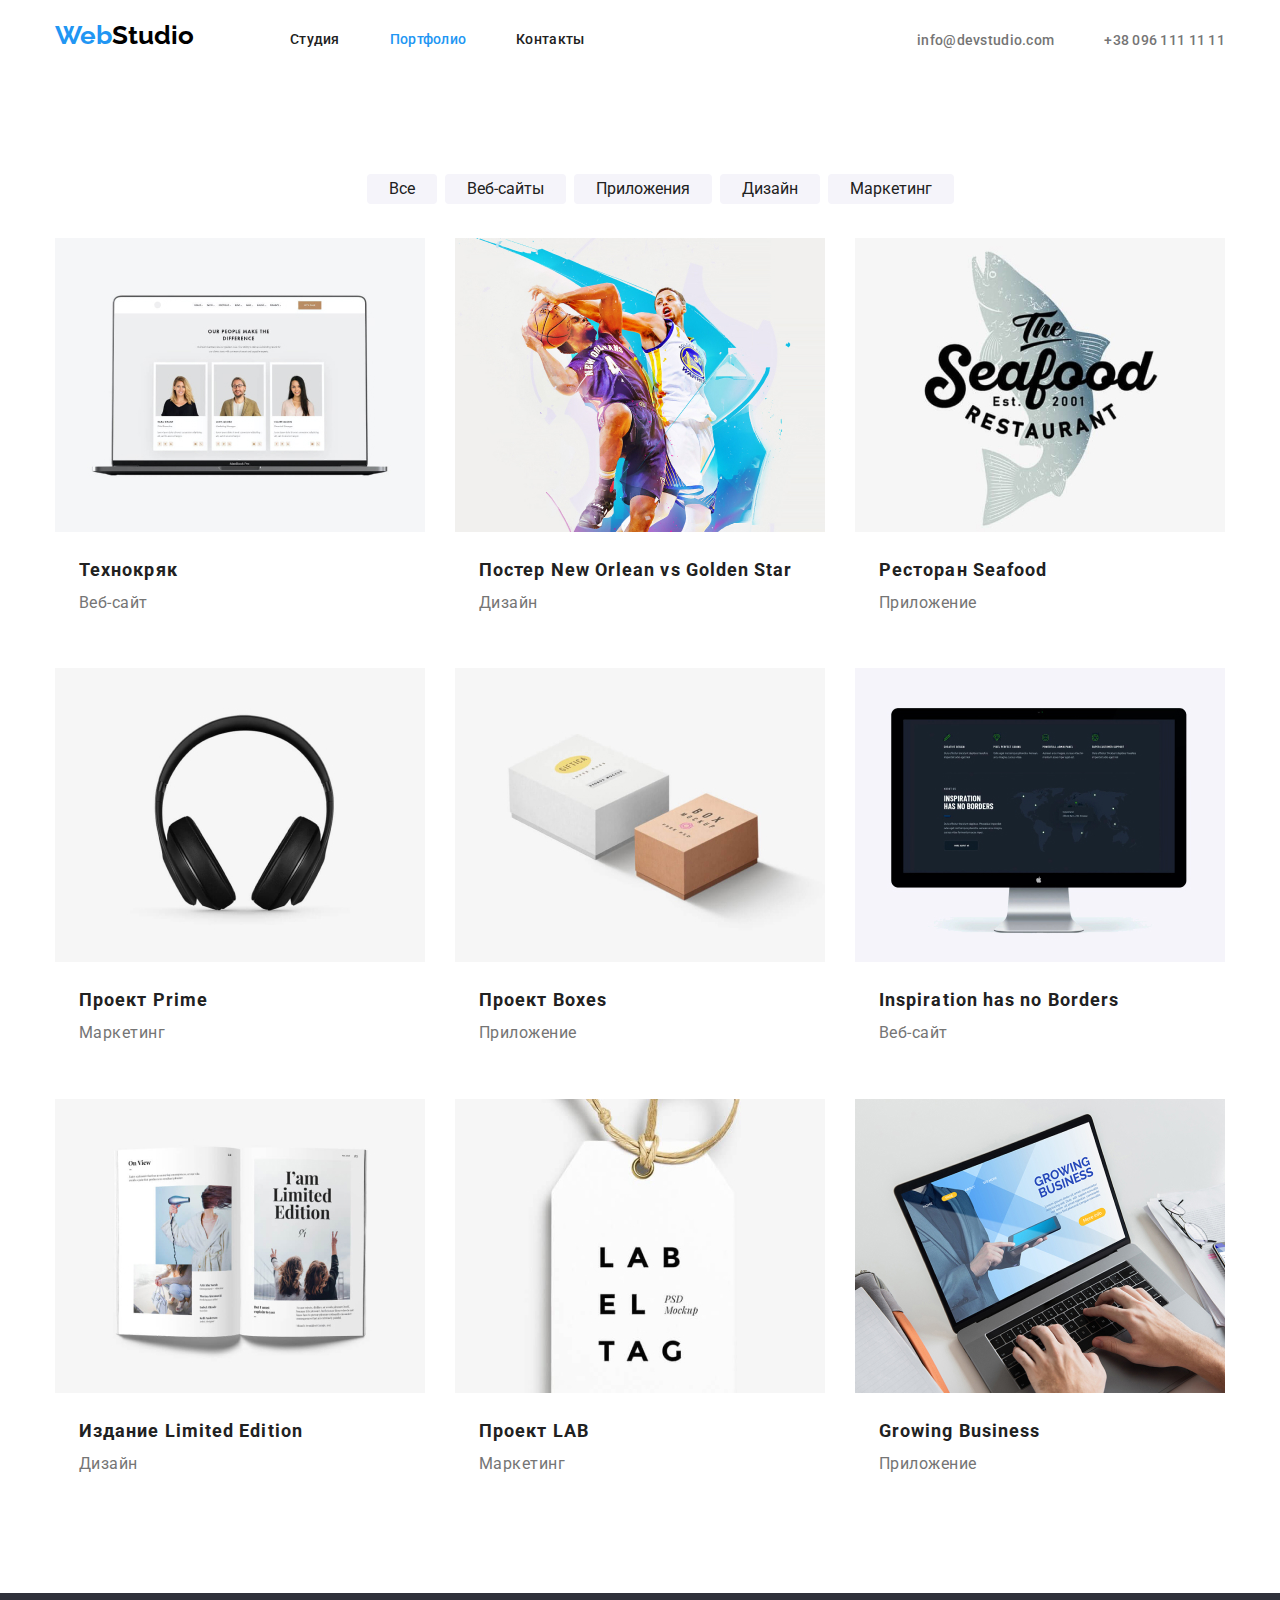
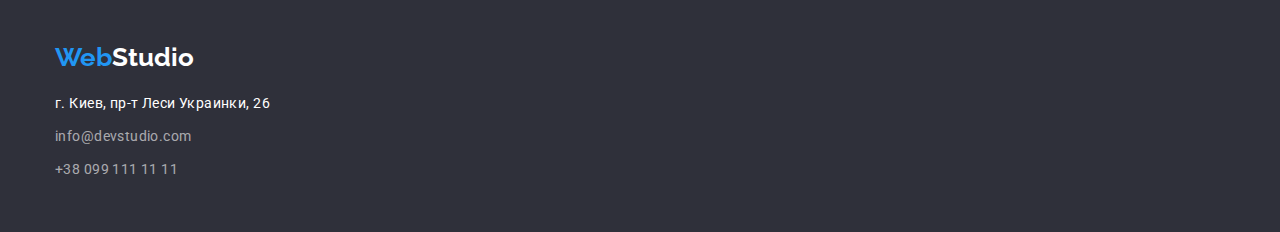
==== commit f24f79a3: "Фиксит замечания ментора" ====
--- a/portfolio.html
+++ b/portfolio.html
@@ -18,8 +18,8 @@
     <!-- 1.1. Хедер -->
     <header class="header">
       <div class="container container-header">
-        <a href="" class="logo logo-1"><span class="logo">Web</span>Studio</a>
         <nav>
+          <a href="" class="logo logo-1"><span class="logo">Web</span>Studio</a>
           <ul class="site-nav">
             <li class="site-item">
               <a href="./index.html" class="site-link">Студия</a>
@@ -43,20 +43,32 @@
       </div>
     </header>
     <main>
-      <div class="container">
+      <section class="container-filter">
         <!-- 2.1. Фильтр-->
-        <ul class="container-filter">
-          <li class="item"><a href="" class="button">Все</a></li>
-          <li class="item"><a href="" class="button">Веб-сайты</a></li>
-          <li class="item"><a href="" class="button">Приложения</a></li>
-          <li class="item"><a href="" class="button">Дизайн</a></li>
-          <li class="item"><a href="" class="button">Маркетинг</a></li>
-        </ul>
-      </div>
+        <nav class="container">
+          <ul class="filter-list">
+            <li class="item">
+              <button>Все</button>
+            </li>
+            <li class="item">
+              <button>Веб-сайты</button>
+            </li>
+            <li class="item">
+              <button>Приложения</button>
+            </li>
+            <li class="item">
+              <button>Дизайн</button>
+            </li>
+            <li class="item">
+              <button>Маркетинг</button>
+            </li>
+          </ul>
+        </nav>
+      </section>
       <!--портфолио проектов-->
       <!-- <h1>Портфолио проектов</h1> -->
-      <section>
-        <div class="container container-project">
+      <section class="container-project">
+        <div class="container">
           <ul class="project">
             <li class="item">
               <img
@@ -173,11 +185,7 @@
     <!-- 1.5. Подвал -->
     <footer class="footer">
       <div class="container">
-        <div class="container-logo">
-          <a href="" class="logo logo-2">
-            <span class="logo">Web</span>Studio
-          </a>
-        </div>
+        <a href="" class="logo logo-2"> <span class="logo">Web</span>Studio </a>
         <address class="addres">
           г. Киев, пр-т Леси Украинки, 26<br />
           <a href="mailto:info@devstudio.com" class="addres-link"
--- a/css/style.css
+++ b/css/style.css
@@ -66,6 +66,7 @@
   display: inline-flex;
   margin: 0px;
   margin-left: 92px;
+  padding-left: 0px;
 }
 .site-nav .site-item:not(:last-child) {
   margin-right: 50px;
@@ -90,7 +91,11 @@
 
 .auth-nav {
   display: flex;
+  margin-top: 0px;
+  margin-bottom: 0px;
   margin-left: auto;
+
+  padding-left: 0px;
 }
 .auth-nav .auth-item:not(:last-child) {
   margin-right: 50px;
@@ -151,9 +156,12 @@
   color: var(--primary-text-title);
   margin: 0px;
 }
+.feature-container {
+  padding-top: 94px;
+}
 .feature-list {
   display: flex;
-  margin-top: 94px;
+  margin: 0px;
   padding: 0px;
 }
 
@@ -180,12 +188,15 @@
   margin: 0px;
 }
 /* 1.4. Секция портфолио */
+.portfolio-section {
+  padding-top: 94px;
+  padding-bottom: 94px;
+}
 .portfolio {
   font-weight: 700;
   font-size: 36px;
   line-height: 1.16;
   letter-spacing: 0.03em;
-  margin-top: 94px;
   text-align: center;
 }
 .portolio-list {
@@ -193,7 +204,9 @@
   margin-top: 50px;
   margin-bottom: 0px;
   padding-left: 0px;
-  padding-bottom: 50px;
+}
+.portolio-list .item {
+  height: 294px;
 }
 .portolio-list .item:not(:last-child) {
   margin-right: 30px;
@@ -202,7 +215,9 @@
   display: block;
 }
 /* 1.5. Секция наша команда */
-.team {
+.team-section {
+  padding-top: 94px;
+  padding-bottom: 94px;
   background-color: var(--bcg-color-3);
 }
 .team-list {
@@ -211,7 +226,6 @@
   padding: 0px;
 }
 .team-title {
-  padding-top: 94px;
   font-weight: 700;
   font-size: 36px;
   line-height: 1.16;
@@ -221,9 +235,6 @@
 }
 .team-list .item:not(:last-child) {
   margin-right: 30px;
-}
-.team-box {
-  margin-bottom: 94px;
 }
 .team-staff {
   color: var(--primary-text-title);
@@ -241,14 +252,13 @@
   line-height: 1.19;
   letter-spacing: 0.03em;
   margin-top: 10px;
-  margin-bottom: 0px;
+  margin-bottom: 30px;
   text-align: center;
 }
 /* 1.6. Подвал */
-.container-logo {
-  padding-top: 60px;
-}
 .footer {
+  padding-top: 50px;
+  padding-bottom: 50px;
   background-color: var(--bcg-color-1);
 }
 .addres {
@@ -271,9 +281,6 @@
   line-height: 1.71;
   letter-spacing: 0.03em;
   text-decoration: none;
-}
-.addres-link:last-child {
-  padding-bottom: 60px;
 }
 .addres-link:hover,
 .addres-link:focus {
@@ -283,65 +290,68 @@
 /* 2.1. Фильтр */
 
 /* 2.2. Портфолио проектов */
+.container-filter {
+  padding-top: 94px;
+}
+.filter-list {
+  display: flex;
+  justify-content: center;
+  margin: 0px;
+}
+.filter-list .item:not(:last-child) {
+  margin-right: 8px;
+}
+.container-project .project {
+  margin: 0px;
+}
+.container-project {
+  display: flex;
+}
+.project-box {
+  padding-top: 20px;
+  padding-bottom: 20px;
+  padding-left: 24px;
+  padding-right: 24px;
+}
+
 .project {
   display: flex;
   flex-wrap: wrap;
   padding-left: 0px;
 }
+.container-project {
+  padding-top: 34px;
+  padding-bottom: 94px;
+}
 .project .item {
-  width: 370px;
   margin-right: 30px;
-}
-/* Я не знаю, почему эта дичь неработает */
-.project .item:ntn-child(3n) {
+  margin-bottom: 30px;
+}
+.project .item:nth-child(3n) {
   margin-right: 0px;
 }
-.project .item:ntn-last-child(-n + 3) {
-  margin-bottom: 94px;
-}
-/* Я не знаю, почему эта дичь неработает */
-
+.project .item:nth-last-child(-n + 3) {
+  margin-bottom: 0px;
+}
 .project-title {
   color: var(--primary-text-title);
   font-weight: 700;
   font-size: 18px;
   line-height: 2;
   letter-spacing: 0.06em;
-  padding-top: 10px;
-  margin-top: 0px;
-  margin-bottom: 0px;
-  margin-left: 24px;
+  margin: 0px;
 }
 .project-text {
   font-weight: 400;
   font-size: 16px;
   line-height: 1.88;
   letter-spacing: 0.03em;
-  margin-left: 24px;
-  margin-top: 4px;
-  margin-bottom: 0px;
-}
-.container-filter {
-  display: flex;
-  margin-top: 94px;
-  margin-bottom: 50px;
-  justify-content: center;
-}
-.container-filter .item:not(:last-child) {
-  margin-right: 8px;
-}
-.container-project .project {
-  margin: 0px;
-}
-.container-project {
-  display: flex;
-}
-.project-box {
-  padding-bottom: 20px;
-  margin-bottom: 30px;
-}
+  margin: 0px;
+}
+
 /* button */
-.container-filter .button {
+button {
+  border: transparent;
   background-color: var(--bcg-color-3);
   color: var(--primary-text-title);
   text-decoration: none;
@@ -351,13 +361,8 @@
   padding-right: 22px;
   padding-left: 22px;
 }
-
-.button.primary {
+button:hover,
+button:focus {
   background-color: var(--button-color);
   color: var(--white-color);
 }
-.button:hover,
-.button:focus {
-  background-color: var(--button-color);
-  color: var(--white-color);
-}
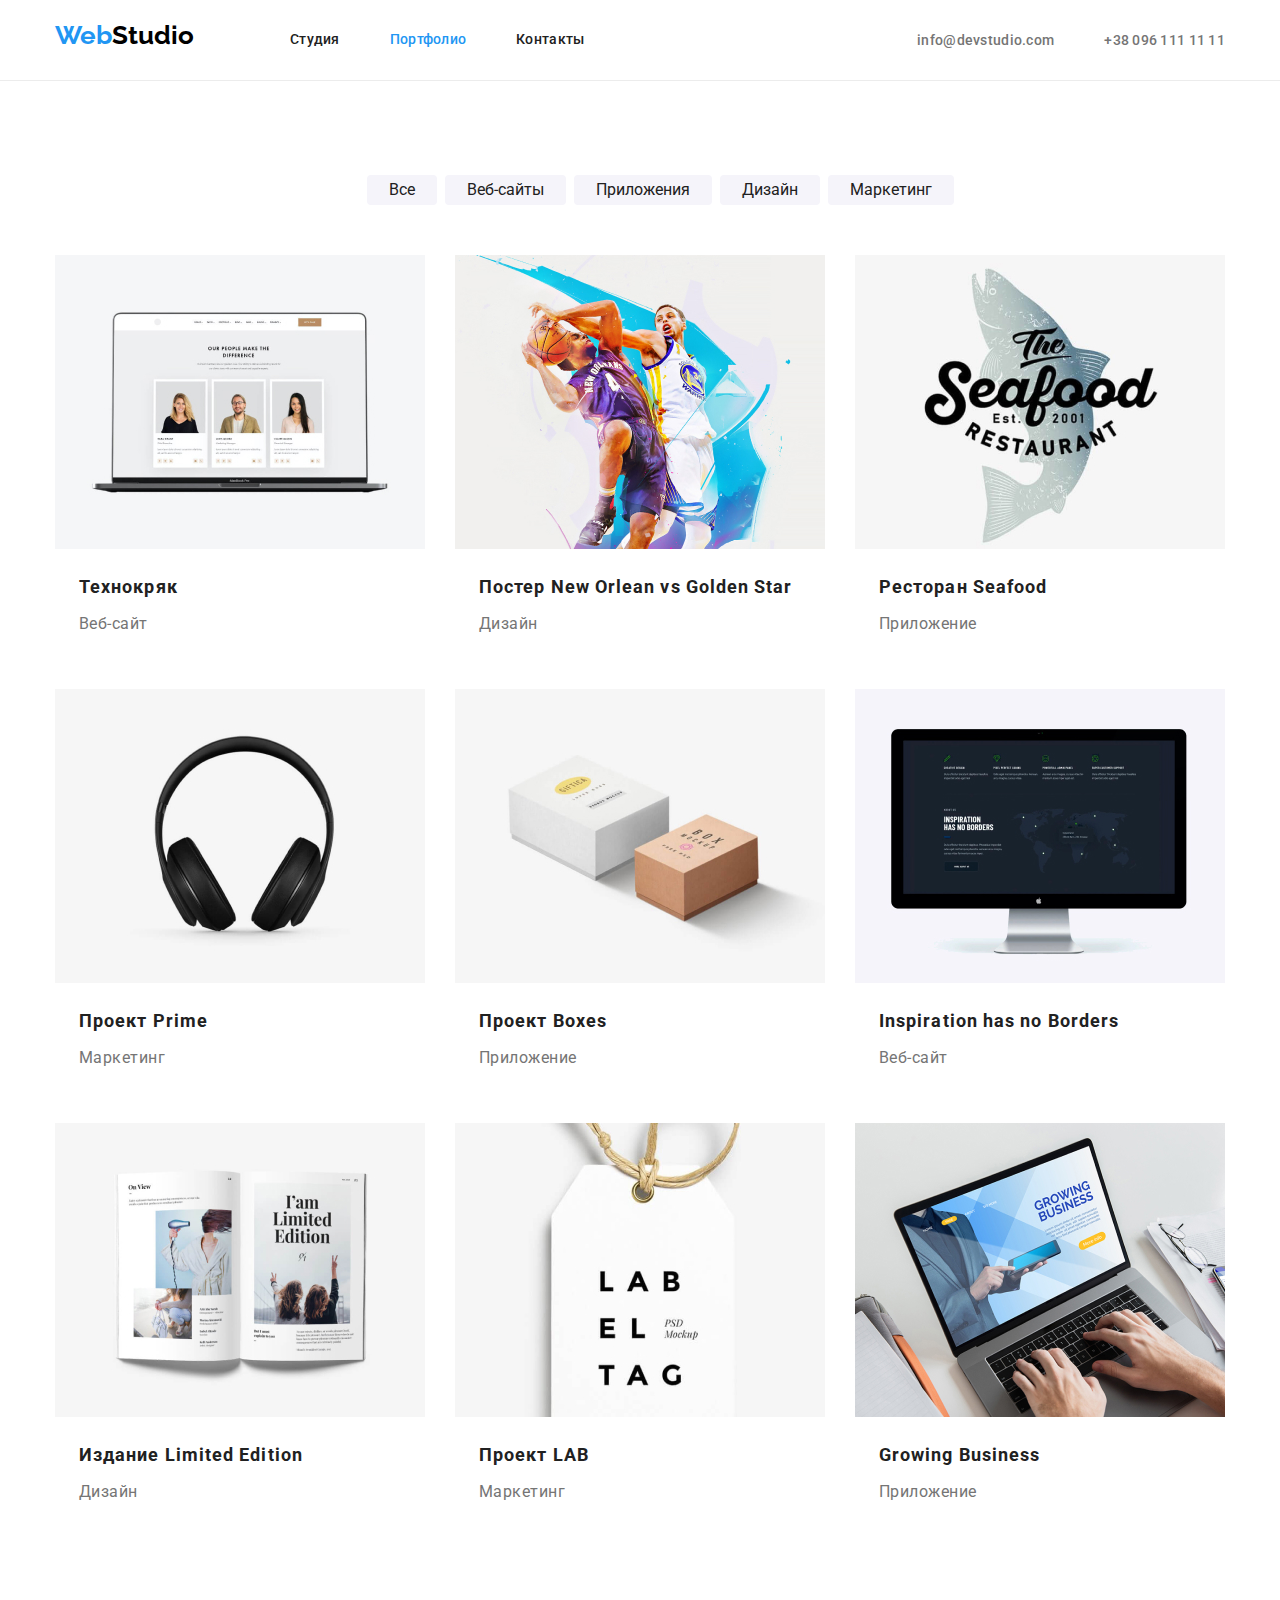
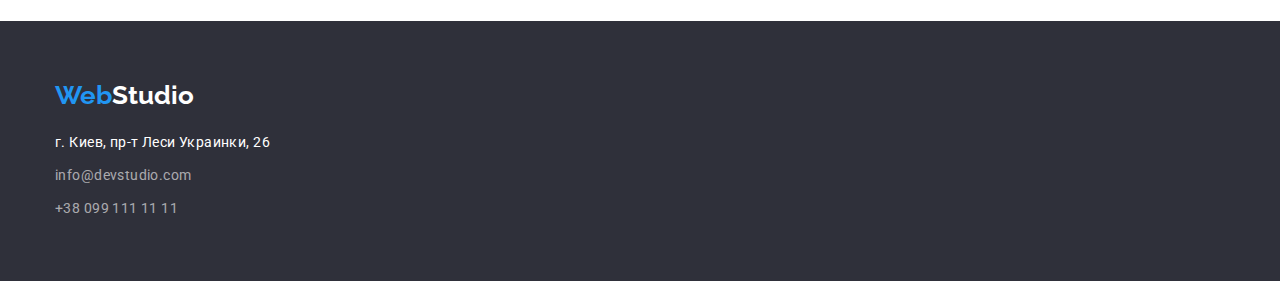
==== commit 94a4a9fd: "Фиксит замечания ментора 2" ====
--- a/portfolio.html
+++ b/portfolio.html
@@ -16,7 +16,7 @@
   </head>
   <body>
     <!-- 1.1. Хедер -->
-    <header class="header">
+    <header class="header header-portfolio">
       <div class="container container-header">
         <nav>
           <a href="" class="logo logo-1"><span class="logo">Web</span>Studio</a>
@@ -43,9 +43,9 @@
       </div>
     </header>
     <main>
-      <section class="container-filter">
-        <!-- 2.1. Фильтр-->
-        <nav class="container">
+      <section class="container-project">
+        <div class="container">
+          <!-- 2.1. Фильтр-->
           <ul class="filter-list">
             <li class="item">
               <button>Все</button>
@@ -63,12 +63,8 @@
               <button>Маркетинг</button>
             </li>
           </ul>
-        </nav>
-      </section>
-      <!--портфолио проектов-->
-      <!-- <h1>Портфолио проектов</h1> -->
-      <section class="container-project">
-        <div class="container">
+          <!--портфолио проектов-->
+          <!-- <h1>Портфолио проектов</h1> -->
           <ul class="project">
             <li class="item">
               <img
--- a/css/style.css
+++ b/css/style.css
@@ -58,6 +58,9 @@
 .header {
   background-color: var(--white-color);
 }
+.header-portfolio {
+  border-bottom: 1px solid #ececec;
+}
 .container-header {
   display: flex;
   align-items: center;
@@ -233,6 +236,15 @@
   text-align: center;
   margin-bottom: 50px;
 }
+.team-box {
+  padding-top: 30px;
+  padding-bottom: 30px;
+  padding-left: 30px;
+  padding-right: 30px;
+}
+.team-list .item {
+  width: 270px;
+}
 .team-list .item:not(:last-child) {
   margin-right: 30px;
 }
@@ -242,7 +254,7 @@
   font-size: 16px;
   line-height: 1.19;
   letter-spacing: 0.03em;
-  margin-top: 30px;
+  margin-top: 0px;
   margin-bottom: 0px;
   text-align: center;
 }
@@ -252,13 +264,13 @@
   line-height: 1.19;
   letter-spacing: 0.03em;
   margin-top: 10px;
-  margin-bottom: 30px;
+  margin-bottom: 0px;
   text-align: center;
 }
 /* 1.6. Подвал */
 .footer {
-  padding-top: 50px;
-  padding-bottom: 50px;
+  padding-top: 60px;
+  padding-bottom: 60px;
   background-color: var(--bcg-color-1);
 }
 .addres {
@@ -290,13 +302,12 @@
 /* 2.1. Фильтр */
 
 /* 2.2. Портфолио проектов */
-.container-filter {
-  padding-top: 94px;
-}
+
 .filter-list {
   display: flex;
   justify-content: center;
-  margin: 0px;
+  margin-top: 0px;
+  margin-bottom: 50px;
 }
 .filter-list .item:not(:last-child) {
   margin-right: 8px;
@@ -313,17 +324,18 @@
   padding-left: 24px;
   padding-right: 24px;
 }
-
 .project {
   display: flex;
   flex-wrap: wrap;
   padding-left: 0px;
 }
 .container-project {
-  padding-top: 34px;
+  padding-top: 94px;
   padding-bottom: 94px;
 }
 .project .item {
+  width: 370px;
+  height: 404px;
   margin-right: 30px;
   margin-bottom: 30px;
 }
@@ -346,7 +358,8 @@
   font-size: 16px;
   line-height: 1.88;
   letter-spacing: 0.03em;
-  margin: 0px;
+  margin-top: 4px;
+  margin-bottom: 0px;
 }
 
 /* button */
@@ -363,6 +376,7 @@
 }
 button:hover,
 button:focus {
+  border-color: var(--button-color);
   background-color: var(--button-color);
   color: var(--white-color);
 }
